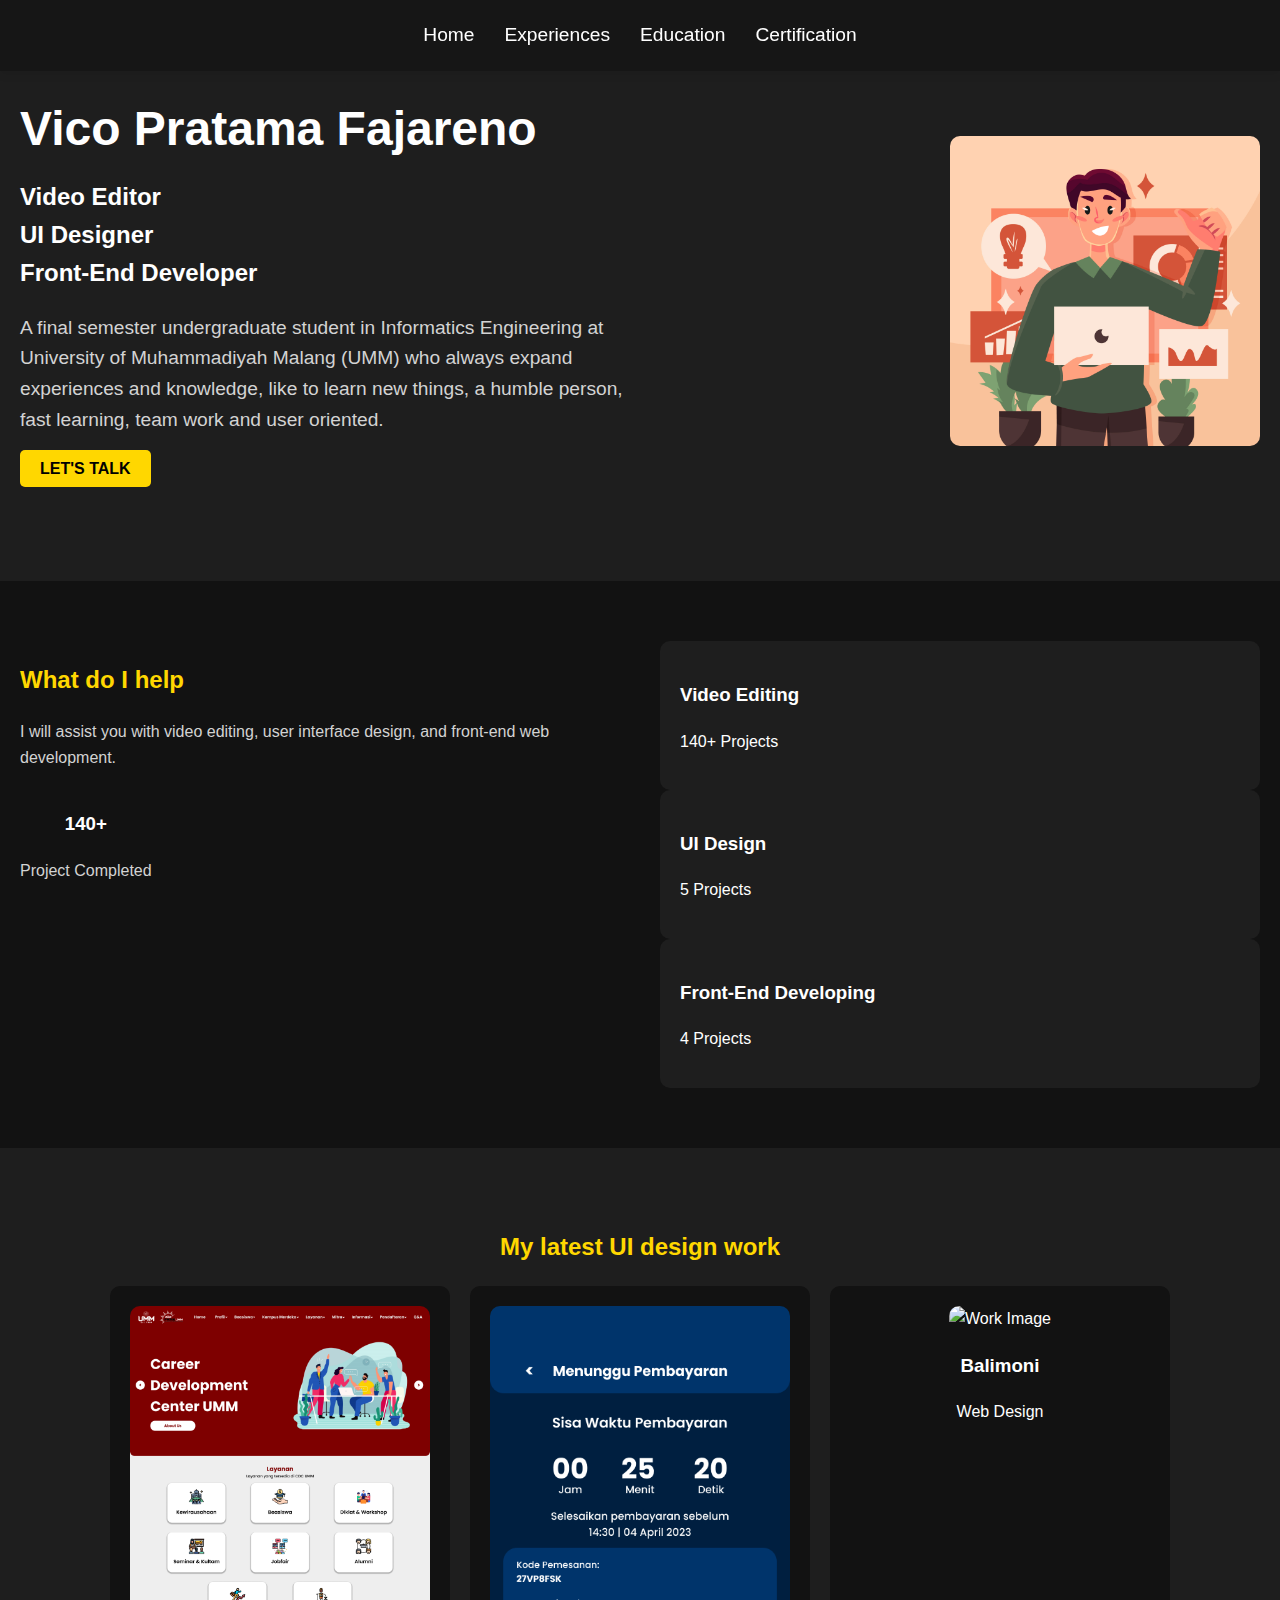
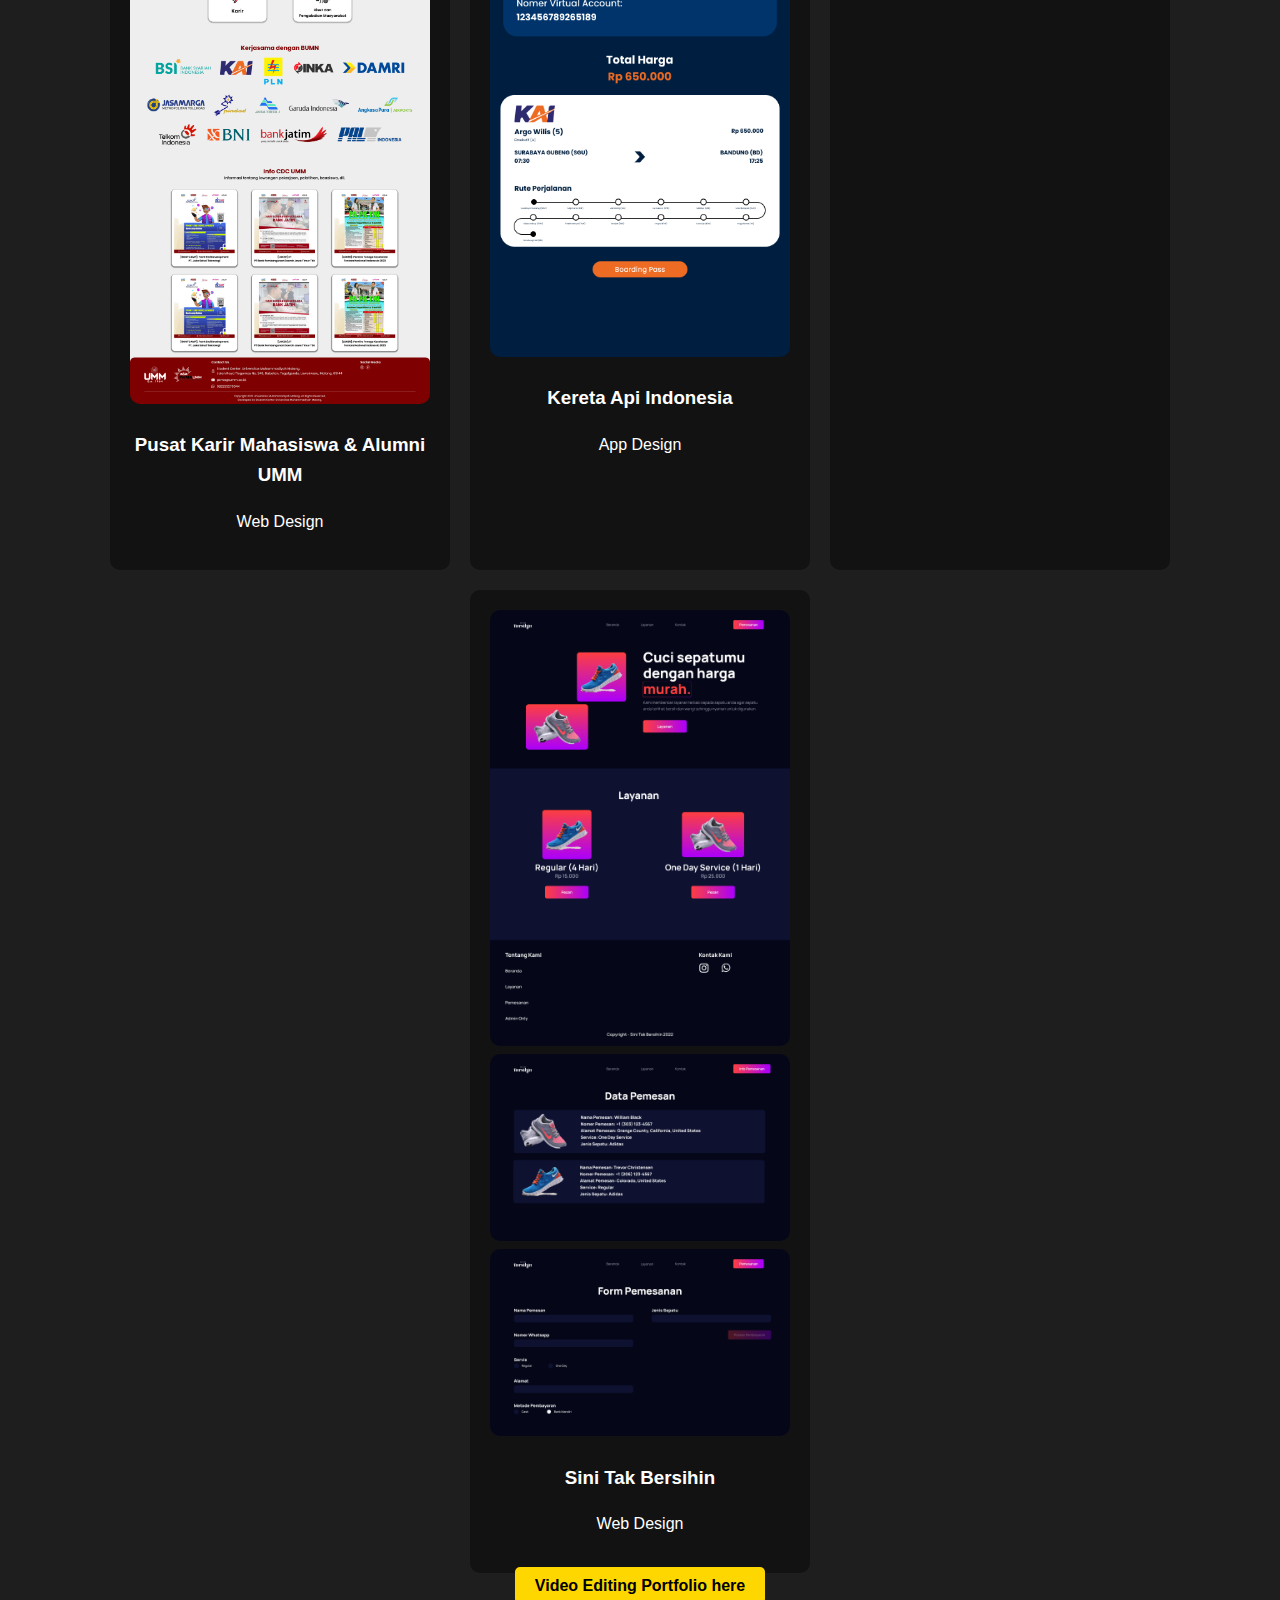
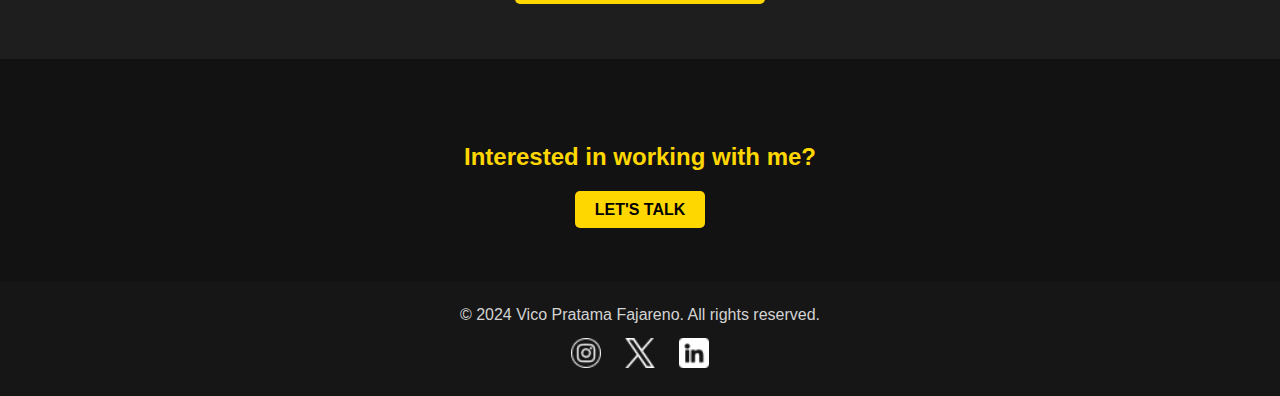
==== index.html @ 648527eb "Add files via upload" ====
<!DOCTYPE html>
<html lang="id">
<head>
    <meta charset="UTF-8">
    <meta name="viewport" content="width=device-width, initial-scale=1.0">
    <title>Portfolio Vico</title>
    <link rel="stylesheet" href="styles.css">
</head>
<body>
    <header>
        <nav>
            <ul>
                <li><a href="index.html">Home</a></li>
                <li><a href="experiences.html">Experiences</a></li>
                <li><a href="education.html">Education</a></li>
                <li><a href="certification.html">Certification</a></li>
            </ul>
        </nav>
    </header>

    <section id="hero">
        <div class="hero-content">
            <h1>Vico Pratama Fajareno</h1>
            <h2>Video Editor<br>UI Designer<br>Front-End Developer</h2>
            <p>A final semester undergraduate student in Informatics Engineering at University of Muhammadiyah Malang (UMM) who always expand experiences and knowledge, like to learn new things, a humble person, fast learning, team work and user oriented.</p>
            <a href="mailto:vico.fajareno@gmail.com" class="btn">LET'S TALK</a>
        </div>
        <div class="hero-image">
            <img src="./images/8815173.jpg" alt="Profile Picture">
        </div>
    </section>

    <section id="about">
        <div class="about-info">
            <h2>What do I help</h2>
            <p>I will assist you with video editing, user interface design, and front-end web development.</p>
            <div class="stats">
                <div>
                    <h3>140+</h3>
                    <p>Project Completed</p>
                </div>
            </div>
        </div>
        <div class="about-services">
            <div class="service">
                <h3>Video Editing</h3>
                <p>140+ Projects</p>
            </div>
            <div class="service">
                <h3>UI Design</h3>
                <p>5 Projects</p>
            </div>
            <div class="service">
                <h3>Front-End Developing</h3>
                <p>4 Projects</p>
            </div>
        </div>
    </section>

    <section id="work">
        <h2>My latest UI design work</h2>
        <div class="work-gallery">
            <div class="work-item">
                <img src="./images/PKMA.png" alt="Work Image">
                <h3>Pusat Karir Mahasiswa & Alumni UMM</h3>
                <p>Web Design</p>
            </div>
            <div class="work-item">
                <img src="./images/KAI.png" alt="Work Image">
                <h3>Kereta Api Indonesia</h3>
                <p>App Design</p>
            </div>
            <div class="work-item">
                <img src="./images/BALIMONI.png" alt="Work Image">
                <h3>Balimoni</h3>
                <p>Web Design</p>
            </div>
            <div class="work-item">
                <img src="./images/SINI TAK BERSIHIN.png" alt="Work Image">
                <img src="./images/SINI TAK BERSIHIN - 2.png" alt="Work Image">
                <img src="./images/SINI TAK BERSIHIN - 3.png" alt="Work Image">
                <h3>Sini Tak Bersihin</h3>
                <p>Web Design</p>
            </div>
        </div>
        <a href="https://drive.google.com/file/d/1kZ4GBe03zxlP9MJ8Y_TPJ3F2slGlsNvM/view?usp=sharing" class="btn">Video Editing Portfolio here</a>
    </section>

    <section id="contact">
        <h2>Interested in working with me?</h2>
        <a href="mailto:vico.fajareno@gmail.com" class="btn">LET'S TALK</a>
    </section>

    <footer>
        <p>&copy; 2024 Vico Pratama Fajareno. All rights reserved.</p>
        <div class="social-media">
            <a href="https://www.instagram.com/vico_prtma27/"><img src="./images/instagram.png" alt="Instagram"></a>
            <a href="https://x.com/vnvcreativeid"><img src="./images/twitter.png" alt="Twitter"></a>
            <a href="https://www.linkedin.com/in/vico-pratama-fajareno-424a401a4/"><img src="./images/linkedin.png" alt="LinkedIn"></a>
        </div>
    </footer>
</body>
</html>
---- styles.css ----
body {
    font-family: 'Poppins', sans-serif;
    margin: 0;
    padding: 0;
    line-height: 1.6;
    background-color: #121212;
    color: #ffffff;
}

header {
    background: #161616;
    padding: 20px 0;
    text-align: center;
    position: fixed;
    width: 100%;
    top: 0;
    z-index: 1000;
    box-shadow: 0 2px 10px rgba(0, 0, 0, 0.1);
}

nav ul {
    list-style: none;
    padding: 0;
    display: flex;
    justify-content: center;
    margin: 0;
}

nav ul li {
    margin: 0 15px;
}

nav ul li a {
    color: #fff;
    text-decoration: none;
    font-size: 1.2em;
    transition: color 0.3s;
    float: right;
    clear: right;
}

nav ul li a:hover {
    color: #ffd700;
}

#hero {
    display: flex;
    align-items: center;
    justify-content: space-between;
    padding: 100px 20px;
    background-color: #1e1e1e;
}

.hero-content {
    max-width: 50%;
}

.hero-content h1 {
    font-size: 3em;
    margin: 0;
    line-height: 1.2;
}

.hero-content p {
    margin: 20px 0;
    font-size: 1.2em;
    color: #d3d3d3;
}

.hero-content .btn {
    background-color: #ffd700;
    color: #000;
    padding: 10px 20px;
    text-decoration: none;
    font-weight: bold;
    border-radius: 5px;
    transition: background-color 0.3s;
}

.hero-content .btn:hover {
    background-color: #e0c200;
}

.hero-image img {
    max-width: 50%;
    border-radius: 10px;
    float: right;
    clear: right;
}

#about {
    display: flex;
    padding: 60px 20px;
    background-color: #121212;
}

.about-info {
    flex: 1;
    padding-right: 20px;
}

.about-info h2 {
    color: #ffd700;
}

.about-info p {
    color: #d3d3d3;
}

.stats {
    display: flex;
    justify-content: space-between;
    margin-top: 20px;
}

.stats div {
    text-align: center;
}

.about-services {
    flex: 1;
    padding-left: 20px;
    display: flex;
    flex-direction: column;
    justify-content: space-around;
}

.service {
    background-color: #1e1e1e;
    padding: 20px;
    border-radius: 10px;
    transition: transform 0.3s;
}

.service:hover {
    transform: translateY(-10px);
}

#work {
    padding: 60px 20px;
    background-color: #1e1e1e;
    text-align: center;
}

#work h2 {
    color: #ffd700;
}

#work .btn {
    background-color: #ffd700;
    color: #000;
    padding: 10px 20px;
    text-decoration: none;
    position: relative;
    font-weight: bold;
    border-radius: 5px;
    transition: background-color 0.3s;
}

.work-gallery {
    display: flex;
    flex-wrap: wrap;
    justify-content: center;
    gap: 20px;
    margin-top: 20px;
}


.work-item {
    background-color: #121212;
    padding: 20px;
    border-radius: 10px;
    width: 300px;
    transition: transform 0.3s;
}

.work-item:hover {
    transform: translateY(-10px);
}

.work-item img {
    max-width: 100%;
    border-radius: 10px;
}

.post {
    background-color: #1e1e1e;
    padding: 20px;
    border-radius: 10px;
    width: 300px;
    transition: transform 0.3s;
}

.post:hover {
    transform: translateY(-10px);
}

.post img {
    max-width: 100%;
    border-radius: 10px;
}

#contact {
    padding: 60px 20px;
    background-color: #121212;
    text-align: center;
}

#contact h2 {
    color: #ffd700;
}

#contact p {
    color: #d3d3d3;
}

#contact .btn {
    background-color: #ffd700;
    color: #000;
    padding: 10px 20px;
    text-decoration: none;
    font-weight: bold;
    border-radius: 5px;
    transition: background-color 0.3s;
}

#contact .btn:hover {
    background-color: #e0c200;
}

footer {
    background: #161616;
    padding: 20px 0;
    text-align: center;
}

footer p {
    margin: 0;
    color: #d3d3d3;
}

footer .social-media {
    margin-top: 10px;
}

footer .social-media a {
    margin: 0 10px;
    display: inline-block;
}

footer .social-media img {
    width: 30px;
}

#education, #work-experience {
    padding: 60px 20px;
    background-color: #121212;
    text-align: center;
}

#education h2, #work-experience h2 {
    color: #ffd700;
}

.education-list, .experience-list {
    display: flex;
    flex-direction: column;
    align-items: center;
    gap: 20px;
    margin-top: 20px;
}

.education-item, .experience-item {
    background-color: #1e1e1e;
    padding: 20px;
    border-radius: 10px;
    width: 100%;
    max-width: 600px;
    transition: transform 0.3s;
    text-align: left;
}

.education-item:hover, .experience-item:hover {
    transform: translateY(-10px);
}

.education-item h3, .experience-item h3 {
    color: #ffd700;
    margin-bottom: 10px;
}

.education-item p, .experience-item p {
    color: #d3d3d3;
    margin: 5px 0;
}

.education-item span, .experience-item span {
    display: block;
    color: #a0a0a0;
    margin-top: 10px;
}

.education-item .btn {
    background-color: #ffd700;
    color: #000;
    padding: 5px 10px;
    text-decoration: none;
    font-weight: bold;
    border-radius: 5px;
    transition: background-color 0.3s;
}
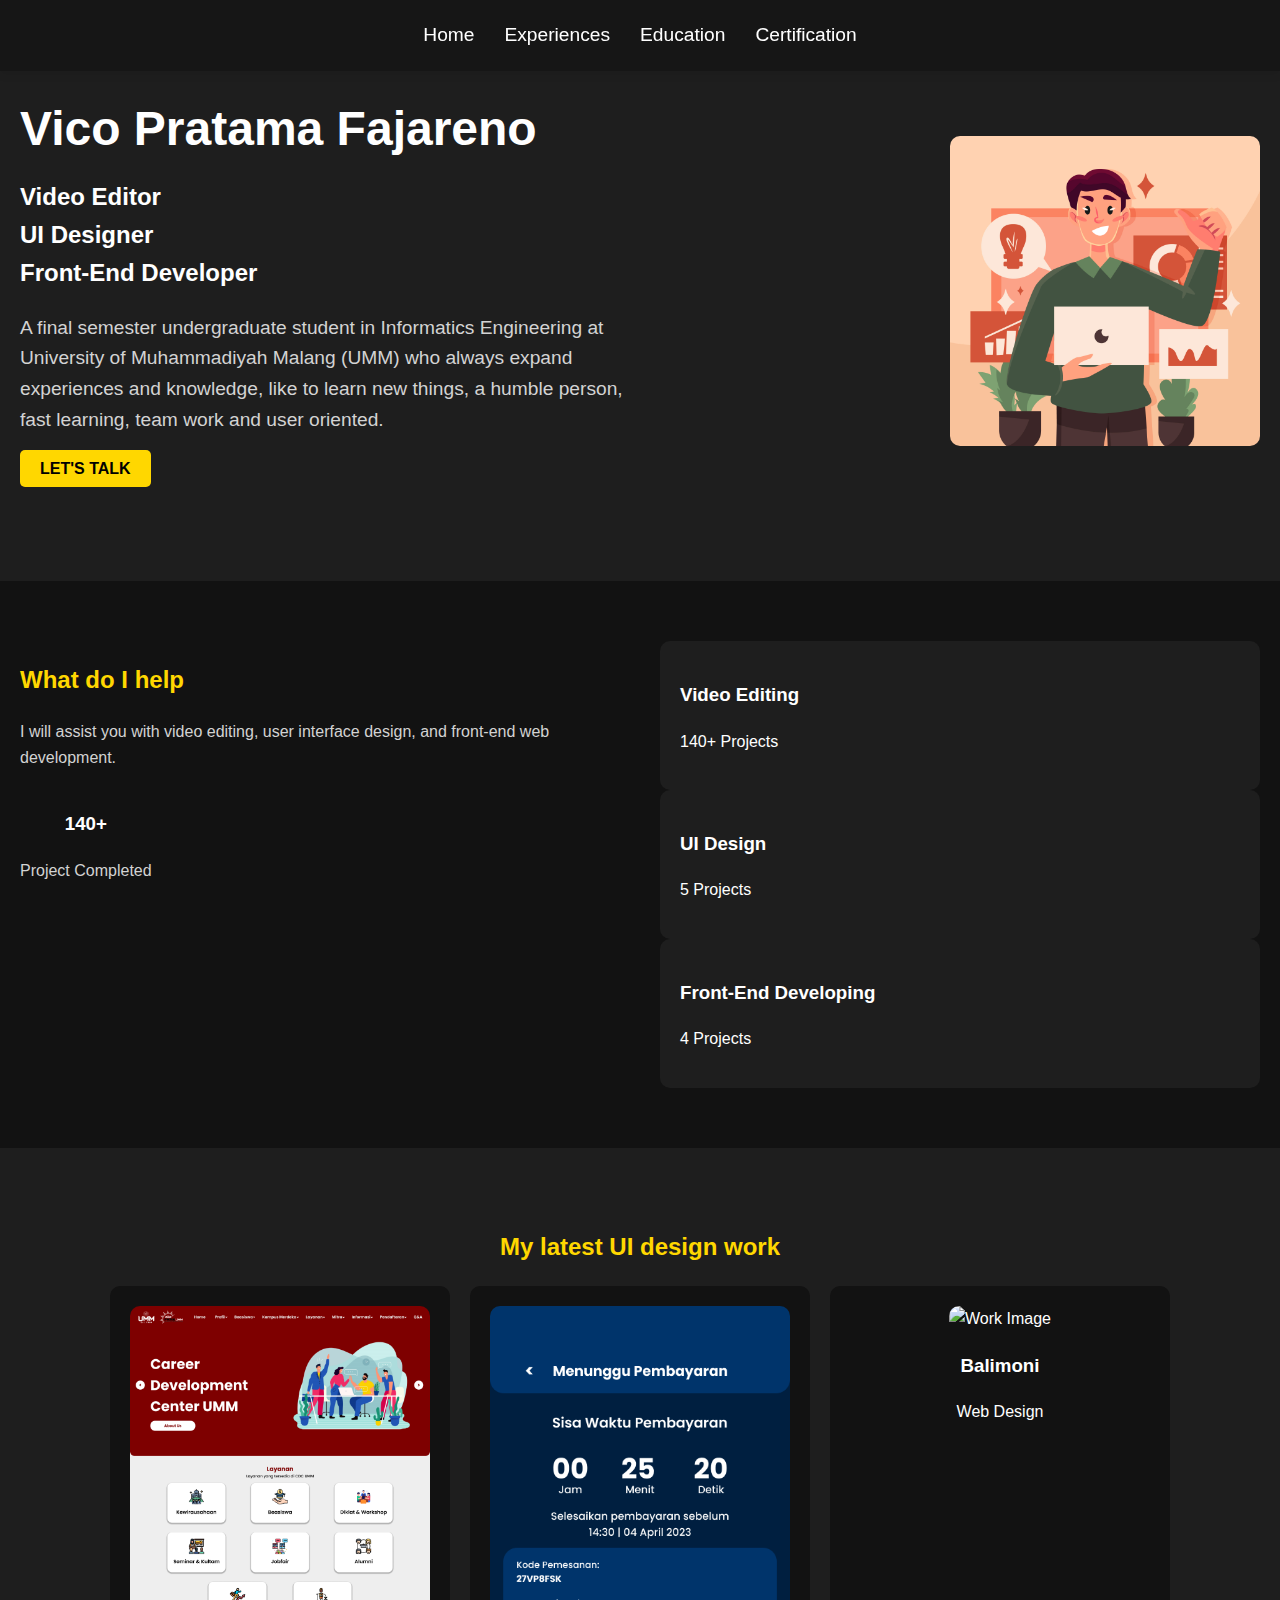
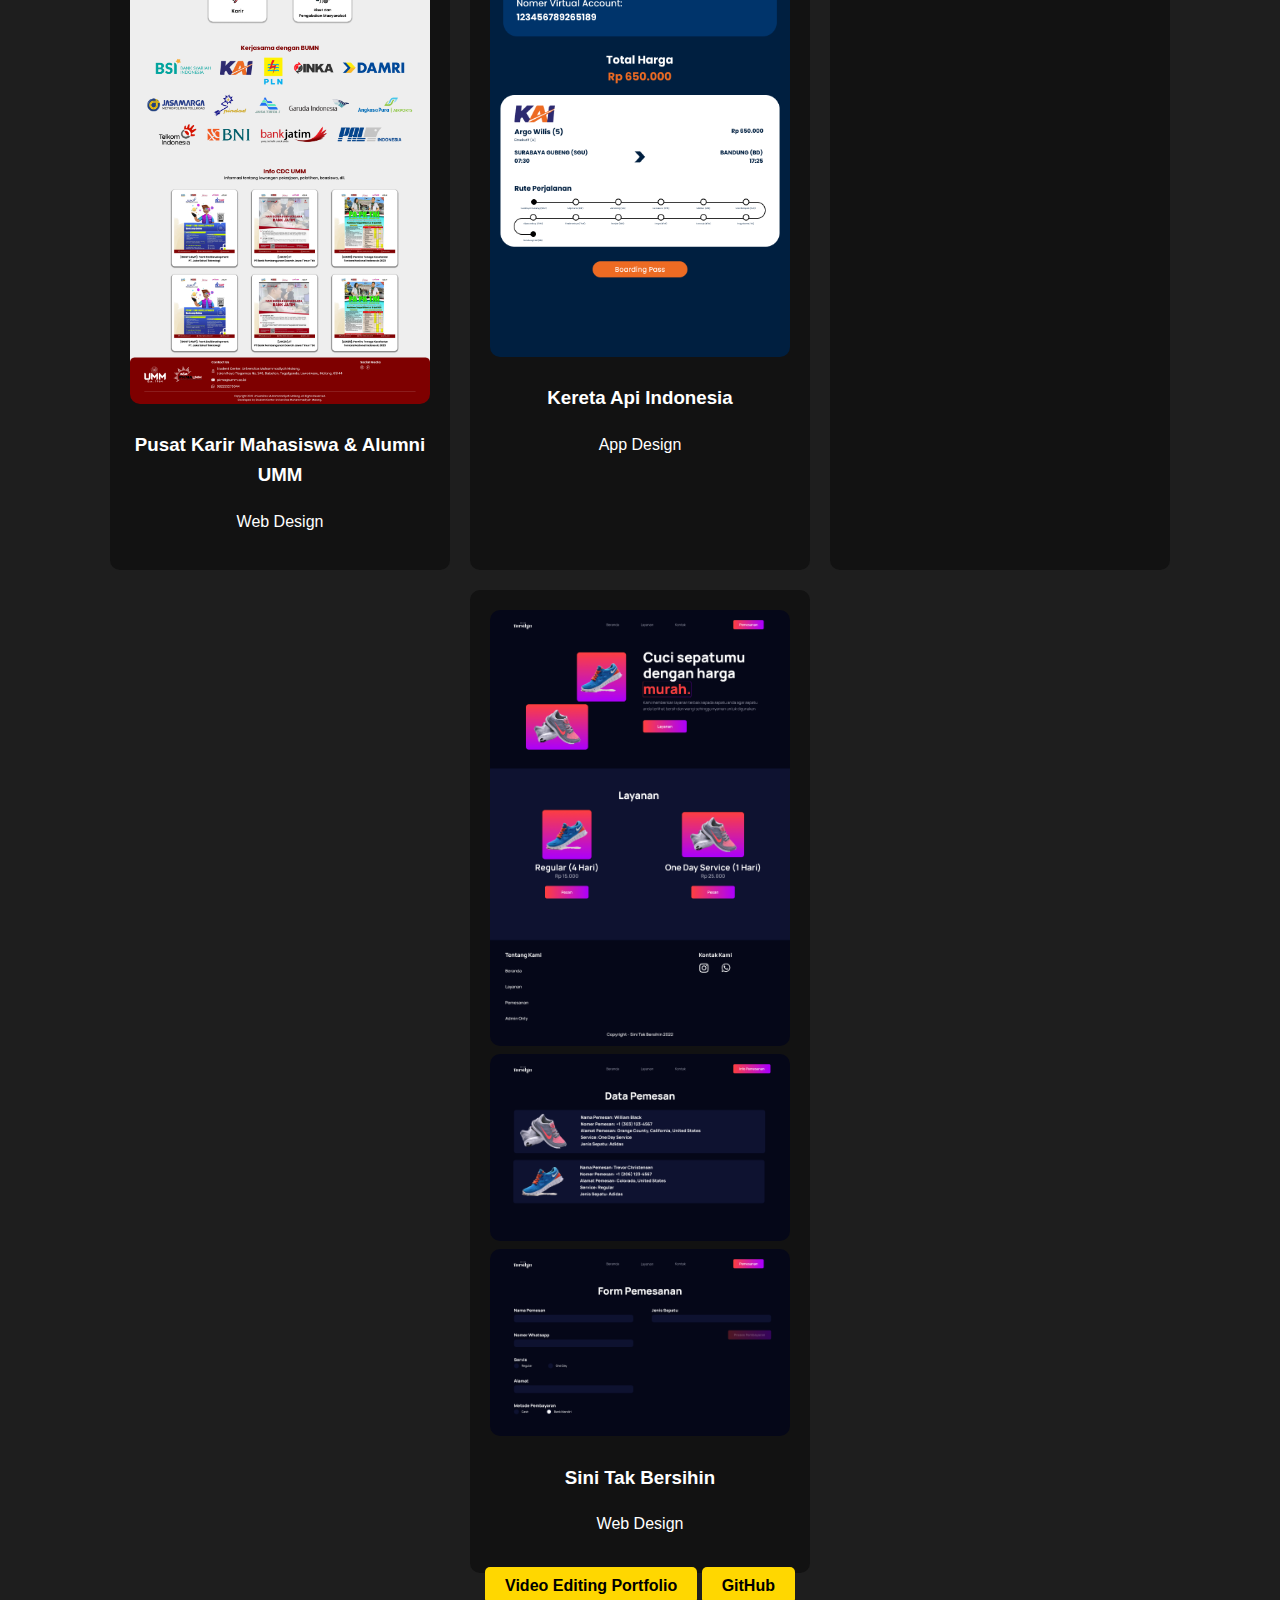
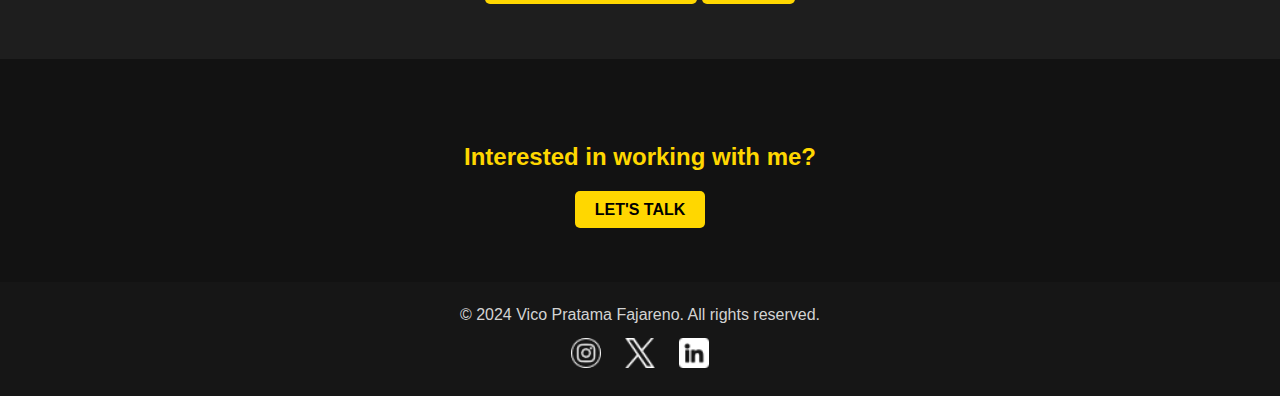
==== commit 12a1e035: "Add files via upload" ====
--- a/index.html
+++ b/index.html
@@ -83,7 +83,8 @@
                 <p>Web Design</p>
             </div>
         </div>
-        <a href="https://drive.google.com/file/d/1kZ4GBe03zxlP9MJ8Y_TPJ3F2slGlsNvM/view?usp=sharing" class="btn">Video Editing Portfolio here</a>
+        <a href="https://drive.google.com/file/d/1kZ4GBe03zxlP9MJ8Y_TPJ3F2slGlsNvM/view?usp=sharing" class="btn">Video Editing Portfolio</a>
+        <a href="https://github.com/VicoPratama" class="btn">GitHub</a>
     </section>
 
     <section id="contact">
